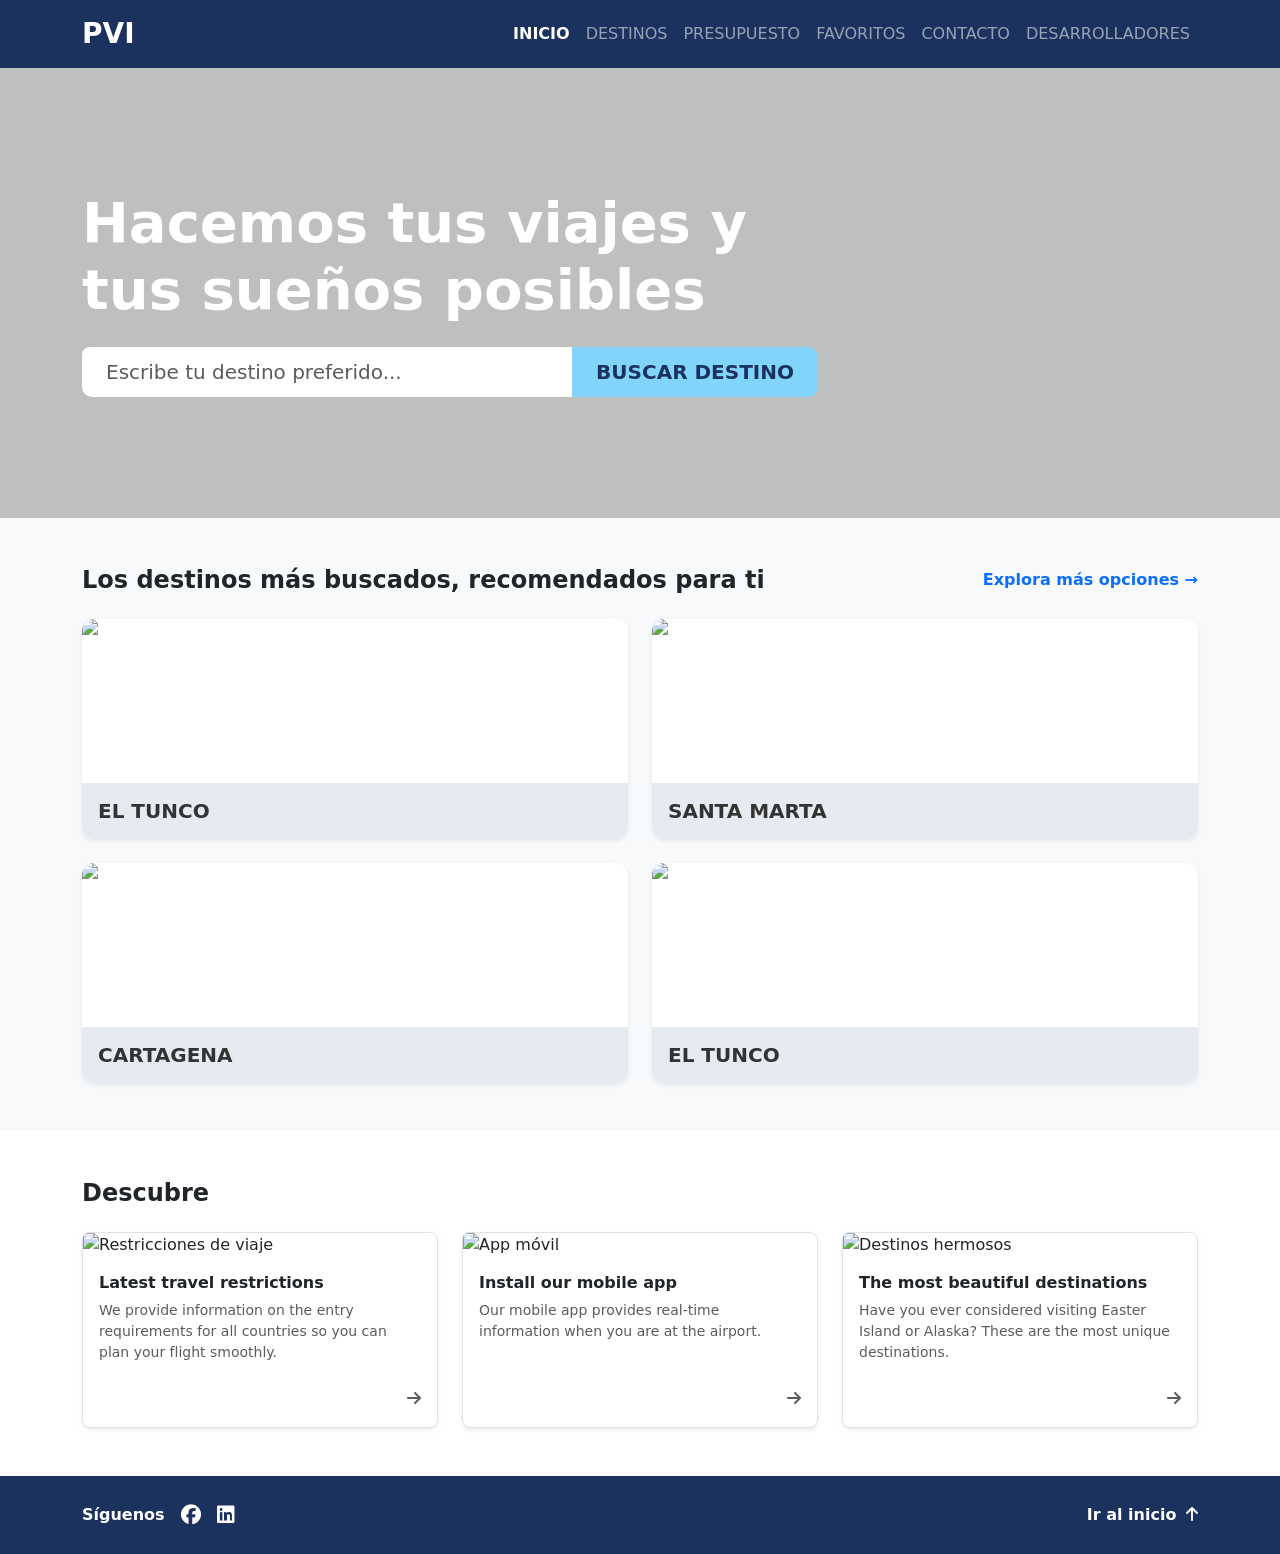
==== index.html @ 96a4886b "arreglo paginas conjuntas Creación de paginas faltantes y de css" ====
<!DOCTYPE html>
<html lang="es">
<head>
  <meta charset="UTF-8">
  <meta name="viewport" content="width=device-width, initial-scale=1.0">
  <title>PVI.com - Inicio</title>
  <!-- Bootstrap 5 CSS -->
  <link href="https://cdn.jsdelivr.net/npm/bootstrap@5.3.0/dist/css/bootstrap.min.css" rel="stylesheet">
  <!-- FontAwesome para íconos -->
  <link rel="stylesheet" href="https://cdnjs.cloudflare.com/ajax/libs/font-awesome/6.4.0/css/all.min.css">
  <!-- Estilos Personalizados -->
  <link rel="stylesheet" href="styles/styles.css">
</head>
<body>

  <!-- BARRA DE NAVEGACIÓN -->
  <nav class="navbar navbar-expand-lg navbar-dark bg-navy sticky-top">
    <div class="container">
      <a class="navbar-brand fw-bold fs-3" href="index.html">PVI</a>
      <button class="navbar-toggler" type="button" data-bs-toggle="collapse" data-bs-target="#navbarNav">
        <span class="navbar-toggler-icon"></span>
      </button>
      <div class="collapse navbar-collapse" id="navbarNav">
        <ul class="navbar-nav ms-auto text-uppercase">
          <li class="nav-item"><a class="nav-link active fw-semibold" href="index.html">Inicio</a></li>
          <li class="nav-item"><a class="nav-link" href="destinos.html">Destinos</a></li>
          <li class="nav-item"><a class="nav-link" href="presupuesto.html">Presupuesto</a></li>
          <li class="nav-item"><a class="nav-link" href="favoritos.html">Favoritos</a></li>
          <li class="nav-item"><a class="nav-link" href="contacto.html">Contacto</a></li>
          <li class="nav-item"><a class="nav-link" href="desarrolladores.html">Desarrolladores</a></li>
        </ul>
      </div>
    </div>
  </nav>

  <!-- HERO SECTION (BANNER PRINCIPAL) -->
  <header class="hero-section text-white d-flex align-items-center">
    <div class="overlay"></div>
    <div class="container position-relative text-center text-lg-start">
      <h1 class="display-4 fw-bold mb-4">Hacemos tus viajes y<br>tus sueños posibles</h1>
      
      <!-- Buscador -->
      <div class="row justify-content-center justify-content-lg-start">
        <div class="col-12 col-md-10 col-lg-8">
          <div class="input-group input-group-lg search-box">
            <input type="text" class="form-control rounded-pill-start border-0 px-4" placeholder="Escribe tu destino preferido...">
            <button class="btn btn-info text-navy fw-bold px-4 rounded-pill-end" type="button">BUSCAR DESTINO</button>
          </div>
        </div>
      </div>
    </div>
  </header>

  <!-- SECCIÓN: DESTINOS MÁS BUSCADOS -->
  <section class="py-5 bg-light">
    <div class="container">
      <div class="d-flex justify-content-between align-items-center mb-4">
        <h2 class="h4 fw-bold mb-0">Los destinos más buscados, recomendados para ti</h2>
        <a href="destinos.html" class="text-decoration-none fw-semibold text-primary">Explora más opciones &rarr;</a>
      </div>

      <div class="row g-4">
        <!-- Tarjeta 1: El Tunco -->
        <div class="col-12 col-md-6 col-lg-6">
          <div class="card destination-card border-0 shadow-sm text-white overflow-hidden">
            <img src="https://images.unsplash.com/photo-1507525428034-b723cf961d3e?auto=format&fit=crop&w=800&q=80" class="card-img" alt="El Tunco">
            <div class="card-img-overlay d-flex align-items-end p-0">
              <div class="card-footer-custom w-100 p-3">
                <h5 class="card-title mb-0 fw-bold">EL TUNCO</h5>
              </div>
            </div>
          </div>
        </div>

        <!-- Tarjeta 2: Santa Marta -->
        <div class="col-12 col-md-6 col-lg-6">
          <div class="card destination-card border-0 shadow-sm text-white overflow-hidden">
            <img src="https://images.unsplash.com/photo-1544551763-46a013bb70d5?auto=format&fit=crop&w=800&q=80" class="card-img" alt="Santa Marta">
            <div class="card-img-overlay d-flex align-items-end p-0">
              <div class="card-footer-custom w-100 p-3">
                <h5 class="card-title mb-0 fw-bold">SANTA MARTA</h5>
              </div>
            </div>
          </div>
        </div>

        <!-- Tarjeta 3: Cartagena -->
        <div class="col-12 col-md-6 col-lg-6">
          <div class="card destination-card border-0 shadow-sm text-white overflow-hidden">
            <img src="https://images.unsplash.com/photo-1583997051654-7fdfafc975b6?auto=format&fit=crop&w=800&q=80" class="card-img" alt="Cartagena">
            <div class="card-img-overlay d-flex align-items-end p-0">
              <div class="card-footer-custom w-100 p-3">
                <h5 class="card-title mb-0 fw-bold">CARTAGENA</h5>
              </div>
            </div>
          </div>
        </div>

        <!-- Tarjeta 4: El Tunco 2 -->
        <div class="col-12 col-md-6 col-lg-6">
          <div class="card destination-card border-0 shadow-sm text-white overflow-hidden">
            <img src="https://images.unsplash.com/photo-1507525428034-b723cf961d3e?auto=format&fit=crop&w=800&q=80" class="card-img" alt="El Tunco">
            <div class="card-img-overlay d-flex align-items-end p-0">
              <div class="card-footer-custom w-100 p-3">
                <h5 class="card-title mb-0 fw-bold">EL TUNCO</h5>
              </div>
            </div>
          </div>
        </div>
      </div>
    </div>
  </section>

  <!-- SECCIÓN: DESCUBRE -->
  <section class="py-5">
    <div class="container">
      <h2 class="h4 fw-bold mb-4">Descubre</h2>
      <div class="row g-4">
        <!-- Card 1 -->
        <div class="col-12 col-md-4">
          <div class="card h-100 border rounded-3 shadow-sm">
            <img src="https://images.unsplash.com/photo-1526778548025-fa2f459cd5c1?auto=format&fit=crop&w=500&q=80" class="card-img-top" alt="Restricciones de viaje">
            <div class="card-body">
              <h5 class="card-title fw-bold fs-6">Latest travel restrictions</h5>
              <p class="card-text text-muted small">We provide information on the entry requirements for all countries so you can plan your flight smoothly.</p>
            </div>
            <div class="card-footer bg-transparent border-0 text-end pe-3 pb-3">
              <i class="fa-solid fa-arrow-right text-muted"></i>
            </div>
          </div>
        </div>

        <!-- Card 2 -->
        <div class="col-12 col-md-4">
          <div class="card h-100 border rounded-3 shadow-sm">
            <img src="https://images.unsplash.com/photo-1512941937669-90a1b58e7e9c?auto=format&fit=crop&w=500&q=80" class="card-img-top" alt="App móvil">
            <div class="card-body">
              <h5 class="card-title fw-bold fs-6">Install our mobile app</h5>
              <p class="card-text text-muted small">Our mobile app provides real-time information when you are at the airport.</p>
            </div>
            <div class="card-footer bg-transparent border-0 text-end pe-3 pb-3">
              <i class="fa-solid fa-arrow-right text-muted"></i>
            </div>
          </div>
        </div>

        <!-- Card 3 -->
        <div class="col-12 col-md-4">
          <div class="card h-100 border rounded-3 shadow-sm">
            <img src="https://images.unsplash.com/photo-1469854523086-cc02fe5d8800?auto=format&fit=crop&w=500&q=80" class="card-img-top" alt="Destinos hermosos">
            <div class="card-body">
              <h5 class="card-title fw-bold fs-6">The most beautiful destinations</h5>
              <p class="card-text text-muted small">Have you ever considered visiting Easter Island or Alaska? These are the most unique destinations.</p>
            </div>
            <div class="card-footer bg-transparent border-0 text-end pe-3 pb-3">
              <i class="fa-solid fa-arrow-right text-muted"></i>
            </div>
          </div>
        </div>
      </div>
    </div>
  </section>

  <!-- FOOTER -->
  <footer class="bg-navy text-white py-4 mt-auto">
    <div class="container d-flex flex-column flex-md-row justify-content-between align-items-center gap-3">
      <div class="d-flex align-items-center gap-3">
        <span class="fw-semibold">Síguenos</span>
        <a href="#" class="text-white fs-5"><i class="fa-brands fa-facebook"></i></a>
        <a href="#" class="text-white fs-5"><i class="fa-brands fa-linkedin"></i></a>
      </div>
      <div>
        <a href="#" class="text-white text-decoration-none fw-semibold">Ir al inicio <i class="fa-solid fa-arrow-up ms-1"></i></a>
      </div>
    </div>
  </footer>

  <!-- Bootstrap JS Bundle -->
  <script src="https://cdn.jsdelivr.net/npm/bootstrap@5.3.0/dist/js/bootstrap.bundle.min.js"></script>
</body>
</html>
---- styles/styles.css ----
/* Paleta de colores principal */
:root {
  --navy-blue: #1b325f;
  --light-blue: #b3e5fc;
  --accent-blue: #81d4fa;
}

.bg-navy {
  background-color: var(--navy-blue) !important;
}

.text-navy {
  color: var(--navy-blue) !important;
}

/* Hero Section / Banner Principal */
.hero-section {
  position: relative;
  background-image: url('https://images.unsplash.com/photo-1436491865332-7a61a109cc05?auto=format&fit=crop&w=1600&q=80');
  background-size: cover;
  background-position: center;
  min-height: 450px;
}

.hero-section .overlay {
  position: absolute;
  top: 0;
  left: 0;
  width: 100%;
  height: 100%;
  background: rgba(0, 0, 0, 0.25);
}

/* Buscador personalizado */
.search-box .form-control {
  height: 50px;
}

.search-box .btn {
  background-color: var(--accent-blue);
  border: none;
}

.search-box .btn:hover {
  background-color: #4fc3f7;
}

/* Bordes redondeados para el buscador responsive */
@media (min-width: 576px) {
  .rounded-pill-start {
    border-top-left-radius: 10x !important;
    border-bottom-left-radius: 10px !important;
  }
  .rounded-pill-end {
    border-top-right-radius: 10px !important;
    border-bottom-right-radius: 10px !important;
  }
}

/* Tarjetas de destinos */
.destination-card {
  height: 220px;
  border-radius: 12px;
  position: relative;
}

.destination-card img {
  height: 100%;
  object-fit: cover;
}

.card-footer-custom {
  background: rgba(225, 232, 238, 0.85);
  color: #333;
  backdrop-filter: blur(2px);
}
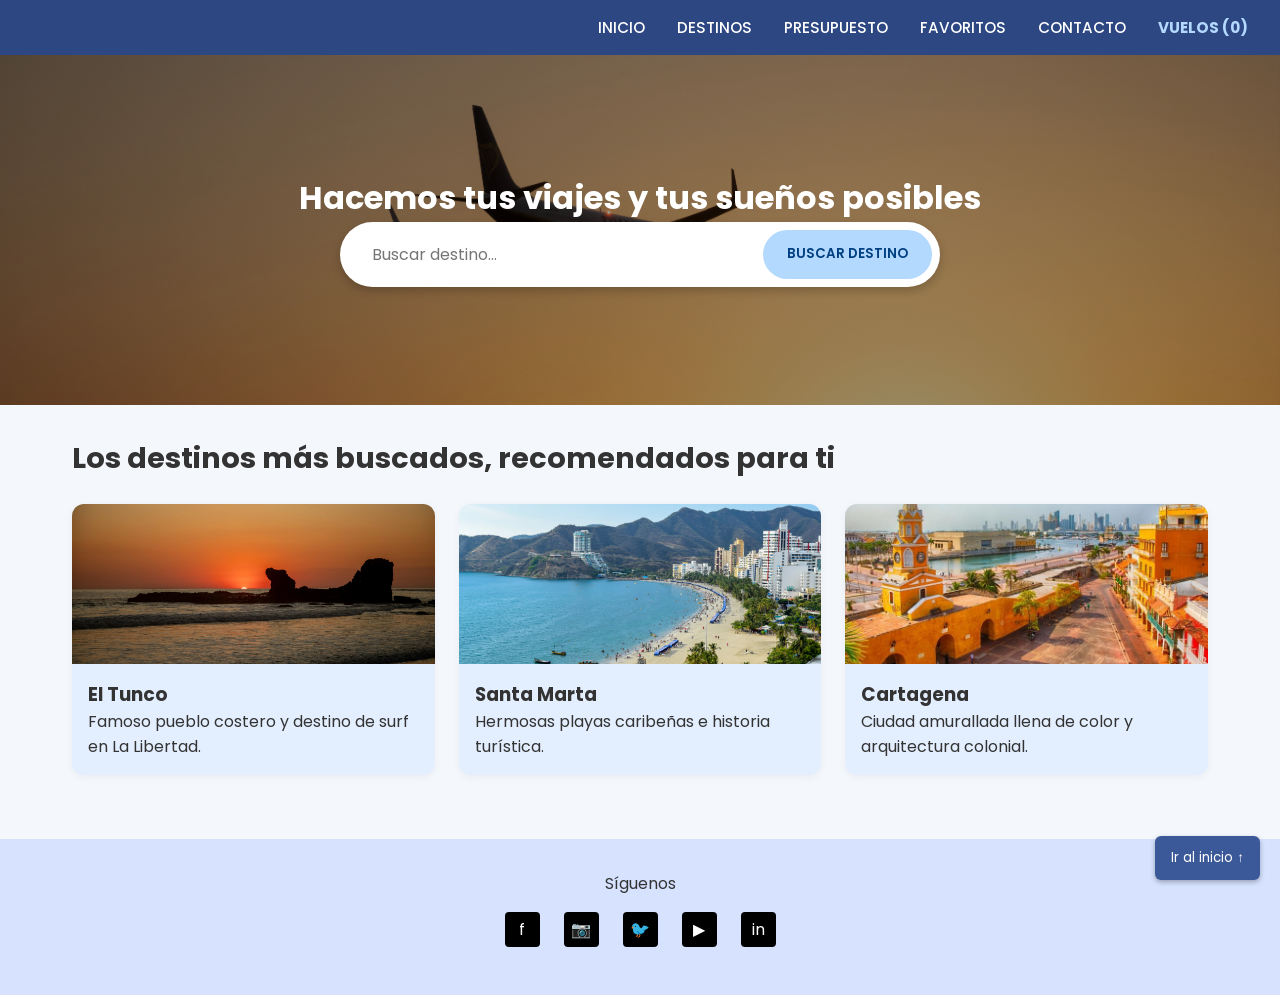
==== commit ec0363f8: "terminado" ====
--- a/index.html
+++ b/index.html
@@ -1,181 +1,87 @@
 <!DOCTYPE html>
 <html lang="es">
 <head>
-  <meta charset="UTF-8">
-  <meta name="viewport" content="width=device-width, initial-scale=1.0">
-  <title>PVI.com - Inicio</title>
-  <!-- Bootstrap 5 CSS -->
-  <link href="https://cdn.jsdelivr.net/npm/bootstrap@5.3.0/dist/css/bootstrap.min.css" rel="stylesheet">
-  <!-- FontAwesome para íconos -->
-  <link rel="stylesheet" href="https://cdnjs.cloudflare.com/ajax/libs/font-awesome/6.4.0/css/all.min.css">
-  <!-- Estilos Personalizados -->
-  <link rel="stylesheet" href="styles/styles.css">
+    <meta charset="UTF-8">
+    <meta name="viewport" content="width=device-width, initial-scale=1.0">
+    <title>PVI - Inicio</title>
+    <link rel="stylesheet" href="css/styles.css">
+    <link href="https://fonts.googleapis.com/css2?family=Poppins:wght@400;500;600&display=swap" rel="stylesheet">
 </head>
 <body>
+    <header>
+       <nav>
+            <a href="index.html">INICIO</a>
+            <a href="destinos.html">DESTINOS</a>
+            <a href="presupuesto.html">PRESUPUESTO</a>
+            <a href="favoritos.html">FAVORITOS</a>
+            <a href="contacto.html">CONTACTO</a>
+            <a href="#" id="open-flights-cart" style="font-weight: bold; color: #b3d9ff;">VUELOS (<span id="cart-counter">0</span>)</a>
+        </nav>
+    </header>
 
-  <!-- BARRA DE NAVEGACIÓN -->
-  <nav class="navbar navbar-expand-lg navbar-dark bg-navy sticky-top">
-    <div class="container">
-      <a class="navbar-brand fw-bold fs-3" href="index.html">PVI</a>
-      <button class="navbar-toggler" type="button" data-bs-toggle="collapse" data-bs-target="#navbarNav">
-        <span class="navbar-toggler-icon"></span>
-      </button>
-      <div class="collapse navbar-collapse" id="navbarNav">
-        <ul class="navbar-nav ms-auto text-uppercase">
-          <li class="nav-item"><a class="nav-link active fw-semibold" href="index.html">Inicio</a></li>
-          <li class="nav-item"><a class="nav-link" href="destinos.html">Destinos</a></li>
-          <li class="nav-item"><a class="nav-link" href="presupuesto.html">Presupuesto</a></li>
-          <li class="nav-item"><a class="nav-link" href="favoritos.html">Favoritos</a></li>
-          <li class="nav-item"><a class="nav-link" href="contacto.html">Contacto</a></li>
-          <li class="nav-item"><a class="nav-link" href="desarrolladores.html">Desarrolladores</a></li>
-        </ul>
-      </div>
+    <div class="hero-banner">
+        <h1>Hacemos tus viajes y tus sueños posibles</h1>
+        <div class="search-box">
+            <input type="text" id="global-search" placeholder="Buscar destino...">
+            <button id="search-btn">BUSCAR DESTINO</button>
+        </div>
     </div>
-  </nav>
 
-  <!-- HERO SECTION (BANNER PRINCIPAL) -->
-  <header class="hero-section text-white d-flex align-items-center">
-    <div class="overlay"></div>
-    <div class="container position-relative text-center text-lg-start">
-      <h1 class="display-4 fw-bold mb-4">Hacemos tus viajes y<br>tus sueños posibles</h1>
-      
-      <!-- Buscador -->
-      <div class="row justify-content-center justify-content-lg-start">
-        <div class="col-12 col-md-10 col-lg-8">
-          <div class="input-group input-group-lg search-box">
-            <input type="text" class="form-control rounded-pill-start border-0 px-4" placeholder="Escribe tu destino preferido...">
-            <button class="btn btn-info text-navy fw-bold px-4 rounded-pill-end" type="button">BUSCAR DESTINO</button>
-          </div>
+    <main>
+        <h2>Los destinos más buscados, recomendados para ti</h2>
+        <div class="cards-grid" id="recommended-container">
+            <!-- Se cargan dinámicamente o estáticas -->
+            <div class="card">
+                <img src="img/elsalvador/eltunco.jpg" alt="El Tunco">
+                <div class="card-body">
+                    <h3>El Tunco</h3>
+                    <p>Famoso pueblo costero y destino de surf en La Libertad.</p>
+                </div>
+            </div>
+            <div class="card">
+                <img src="img/santamarta.jpg" alt="Santa Marta">
+                <div class="card-body">
+                    <h3>Santa Marta</h3>
+                    <p>Hermosas playas caribeñas e historia turística.</p>
+                </div>
+            </div>
+            <div class="card">
+                <img src="img/colombia/cartagena.jpg" alt="Cartagena">
+                <div class="card-body">
+                    <h3>Cartagena</h3>
+                    <p>Ciudad amurallada llena de color y arquitectura colonial.</p>
+                </div>
+            </div>
         </div>
-      </div>
+    </main>
+
+    <!-- Menú Lateral Derecho de Vuelos Seleccionados -->
+<div id="flight-drawer" class="flight-drawer">
+    <div class="drawer-header">
+    <h3>Tu Vuelo Seleccionado</h3>
+    <button class="close-drawer-btn">&times;</button>
+</div>
+    <div class="drawer-body" id="drawer-content">
+        <p>No hay ningún vuelo seleccionado todavía.</p>
     </div>
-  </header>
+    <div class="drawer-footer" id="drawer-footer" style="display: none;">
+        <button id="confirm-purchase-btn" class="confirm-btn">Confirmar Compra</button>
+    </div>
+</div>
+<div id="drawer-overlay" class="drawer-overlay"></div>
 
-  <!-- SECCIÓN: DESTINOS MÁS BUSCADOS -->
-  <section class="py-5 bg-light">
-    <div class="container">
-      <div class="d-flex justify-content-between align-items-center mb-4">
-        <h2 class="h4 fw-bold mb-0">Los destinos más buscados, recomendados para ti</h2>
-        <a href="destinos.html" class="text-decoration-none fw-semibold text-primary">Explora más opciones &rarr;</a>
-      </div>
-
-      <div class="row g-4">
-        <!-- Tarjeta 1: El Tunco -->
-        <div class="col-12 col-md-6 col-lg-6">
-          <div class="card destination-card border-0 shadow-sm text-white overflow-hidden">
-            <img src="https://images.unsplash.com/photo-1507525428034-b723cf961d3e?auto=format&fit=crop&w=800&q=80" class="card-img" alt="El Tunco">
-            <div class="card-img-overlay d-flex align-items-end p-0">
-              <div class="card-footer-custom w-100 p-3">
-                <h5 class="card-title mb-0 fw-bold">EL TUNCO</h5>
-              </div>
-            </div>
-          </div>
+    <footer>
+        <p>Síguenos</p>
+        <div class="social-icons">
+            <a href="#">f</a>
+            <a href="#">📷</a>
+            <a href="#">🐦</a>
+            <a href="#">▶</a>
+            <a href="#">in</a>
         </div>
-
-        <!-- Tarjeta 2: Santa Marta -->
-        <div class="col-12 col-md-6 col-lg-6">
-          <div class="card destination-card border-0 shadow-sm text-white overflow-hidden">
-            <img src="https://images.unsplash.com/photo-1544551763-46a013bb70d5?auto=format&fit=crop&w=800&q=80" class="card-img" alt="Santa Marta">
-            <div class="card-img-overlay d-flex align-items-end p-0">
-              <div class="card-footer-custom w-100 p-3">
-                <h5 class="card-title mb-0 fw-bold">SANTA MARTA</h5>
-              </div>
-            </div>
-          </div>
-        </div>
-
-        <!-- Tarjeta 3: Cartagena -->
-        <div class="col-12 col-md-6 col-lg-6">
-          <div class="card destination-card border-0 shadow-sm text-white overflow-hidden">
-            <img src="https://images.unsplash.com/photo-1583997051654-7fdfafc975b6?auto=format&fit=crop&w=800&q=80" class="card-img" alt="Cartagena">
-            <div class="card-img-overlay d-flex align-items-end p-0">
-              <div class="card-footer-custom w-100 p-3">
-                <h5 class="card-title mb-0 fw-bold">CARTAGENA</h5>
-              </div>
-            </div>
-          </div>
-        </div>
-
-        <!-- Tarjeta 4: El Tunco 2 -->
-        <div class="col-12 col-md-6 col-lg-6">
-          <div class="card destination-card border-0 shadow-sm text-white overflow-hidden">
-            <img src="https://images.unsplash.com/photo-1507525428034-b723cf961d3e?auto=format&fit=crop&w=800&q=80" class="card-img" alt="El Tunco">
-            <div class="card-img-overlay d-flex align-items-end p-0">
-              <div class="card-footer-custom w-100 p-3">
-                <h5 class="card-title mb-0 fw-bold">EL TUNCO</h5>
-              </div>
-            </div>
-          </div>
-        </div>
-      </div>
-    </div>
-  </section>
-
-  <!-- SECCIÓN: DESCUBRE -->
-  <section class="py-5">
-    <div class="container">
-      <h2 class="h4 fw-bold mb-4">Descubre</h2>
-      <div class="row g-4">
-        <!-- Card 1 -->
-        <div class="col-12 col-md-4">
-          <div class="card h-100 border rounded-3 shadow-sm">
-            <img src="https://images.unsplash.com/photo-1526778548025-fa2f459cd5c1?auto=format&fit=crop&w=500&q=80" class="card-img-top" alt="Restricciones de viaje">
-            <div class="card-body">
-              <h5 class="card-title fw-bold fs-6">Latest travel restrictions</h5>
-              <p class="card-text text-muted small">We provide information on the entry requirements for all countries so you can plan your flight smoothly.</p>
-            </div>
-            <div class="card-footer bg-transparent border-0 text-end pe-3 pb-3">
-              <i class="fa-solid fa-arrow-right text-muted"></i>
-            </div>
-          </div>
-        </div>
-
-        <!-- Card 2 -->
-        <div class="col-12 col-md-4">
-          <div class="card h-100 border rounded-3 shadow-sm">
-            <img src="https://images.unsplash.com/photo-1512941937669-90a1b58e7e9c?auto=format&fit=crop&w=500&q=80" class="card-img-top" alt="App móvil">
-            <div class="card-body">
-              <h5 class="card-title fw-bold fs-6">Install our mobile app</h5>
-              <p class="card-text text-muted small">Our mobile app provides real-time information when you are at the airport.</p>
-            </div>
-            <div class="card-footer bg-transparent border-0 text-end pe-3 pb-3">
-              <i class="fa-solid fa-arrow-right text-muted"></i>
-            </div>
-          </div>
-        </div>
-
-        <!-- Card 3 -->
-        <div class="col-12 col-md-4">
-          <div class="card h-100 border rounded-3 shadow-sm">
-            <img src="https://images.unsplash.com/photo-1469854523086-cc02fe5d8800?auto=format&fit=crop&w=500&q=80" class="card-img-top" alt="Destinos hermosos">
-            <div class="card-body">
-              <h5 class="card-title fw-bold fs-6">The most beautiful destinations</h5>
-              <p class="card-text text-muted small">Have you ever considered visiting Easter Island or Alaska? These are the most unique destinations.</p>
-            </div>
-            <div class="card-footer bg-transparent border-0 text-end pe-3 pb-3">
-              <i class="fa-solid fa-arrow-right text-muted"></i>
-            </div>
-          </div>
-        </div>
-      </div>
-    </div>
-  </section>
-
-  <!-- FOOTER -->
-  <footer class="bg-navy text-white py-4 mt-auto">
-    <div class="container d-flex flex-column flex-md-row justify-content-between align-items-center gap-3">
-      <div class="d-flex align-items-center gap-3">
-        <span class="fw-semibold">Síguenos</span>
-        <a href="#" class="text-white fs-5"><i class="fa-brands fa-facebook"></i></a>
-        <a href="#" class="text-white fs-5"><i class="fa-brands fa-linkedin"></i></a>
-      </div>
-      <div>
-        <a href="#" class="text-white text-decoration-none fw-semibold">Ir al inicio <i class="fa-solid fa-arrow-up ms-1"></i></a>
-      </div>
-    </div>
-  </footer>
-
-  <!-- Bootstrap JS Bundle -->
-  <script src="https://cdn.jsdelivr.net/npm/bootstrap@5.3.0/dist/js/bootstrap.bundle.min.js"></script>
+        <button class="scroll-top" onclick="window.scrollTo({top: 0, behavior: 'smooth'});">Ir al inicio ↑</button>
+    </footer>
+    <script src="js/app.js"></script>
+    <script src="js/paises-data.js"></script>
 </body>
 </html>
--- a/css/styles.css
+++ b/css/styles.css
@@ -0,0 +1,322 @@
+:root {
+    --primary-color: #3b5998;
+    --secondary-color: #e3eeff;
+    --text-color: #333333;
+    --bg-light: #f4f7fc;
+    --white: #ffffff;
+}
+
+* {
+    margin: 0;
+    padding: 0;
+    box-sizing: border-box;
+    font-family: 'Poppins', 'Inter', sans-serif;
+}
+
+body {
+    background-color: var(--bg-light);
+    color: var(--text-color);
+    display: flex;
+    flex-direction: column;
+    min-height: 100vh;
+}
+
+/* Header & Navegación */
+header {
+    background-color: #2c4782;
+    padding: 1rem 2rem;
+}
+
+nav {
+    display: flex;
+    justify-content: flex-end;
+    gap: 2rem;
+}
+
+nav a {
+    color: var(--white);
+    text-decoration: none;
+    font-weight: 500;
+    font-size: 0.95rem;
+    transition: color 0.3s;
+}
+
+nav a:hover, nav a.active {
+    border-bottom: 2px solid var(--white);
+}
+
+/* Banner Principal y Buscador */
+.hero-banner {
+    background: linear-gradient(rgba(0,0,0,0.4), rgba(0,0,0,0.4)), url('../img/fondo.jpg') center/cover no-repeat;
+    height: 350px;
+    display: flex;
+    flex-direction: column;
+    justify-content: center;
+    align-items: center;
+    text-align: center;
+    color: var(--white);
+    padding: 1rem;
+}
+
+.search-box {
+    display: flex;
+    background: var(--white);
+    padding: 0.5rem;
+    border-radius: 50px;
+    width: 100%;
+    max-width: 600px;
+    box-shadow: 0 4px 10px rgba(0,0,0,0.2);
+}
+
+.search-box input {
+    flex: 1;
+    border: none;
+    padding: 0.75rem 1.5rem;
+    font-size: 1rem;
+    outline: none;
+    border-radius: 50px;
+}
+
+.search-box button {
+    background-color: #b3d9ff;
+    border: none;
+    padding: 0.75rem 1.5rem;
+    border-radius: 50px;
+    font-weight: 600;
+    cursor: pointer;
+    color: #004080;
+    transition: background 0.3s;
+}
+
+.search-box button:hover {
+    background-color: #80bfff;
+}
+
+/* Contenido Principal y Secciones */
+main {
+    flex: 1;
+    padding: 2rem;
+    max-width: 1200px;
+    margin: 0 auto;
+    width: 100%;
+}
+
+h2 {
+    margin-bottom: 1.5rem;
+    font-size: 1.8rem;
+}
+
+/* Grillas y Tarjetas */
+.cards-grid {
+    display: grid;
+    grid-template-columns: repeat(auto-fit, minmax(280px, 1fr));
+    gap: 1.5rem;
+    margin-bottom: 2rem;
+}
+
+.card {
+    background: var(--secondary-color);
+    border-radius: 12px;
+    overflow: hidden;
+    box-shadow: 0 2px 8px rgba(0,0,0,0.05);
+    display: flex;
+    flex-direction: column;
+}
+
+.card img {
+    width: 100%;
+    height: 160px;
+    object-fit: cover;
+}
+
+.card-body {
+    padding: 1rem;
+    display: flex;
+    flex-direction: column;
+    gap: 0.5r em;
+}
+
+.favorite-btn {
+    background: none;
+    border: none;
+    cursor: pointer;
+    color: #e74c3c;
+    font-size: 1.1rem;
+    display: flex;
+    align-items: center;
+    gap: 0.5rem;
+}
+
+/* Pie de Página */
+footer {
+    background-color: #d6e2fe;
+    padding: 2rem;
+    text-align: center;
+    margin-top: auto;
+}
+
+.social-icons {
+    display: flex;
+    justify-content: center;
+    gap: 1.5rem;
+    margin: 1rem 0;
+}
+
+.social-icons a {
+    background: #000;
+    color: #fff;
+    width: 35px;
+    height: 35px;
+    display: flex;
+    align-items: center;
+    justify-content: center;
+    border-radius: 4px;
+    text-decoration: none;
+}
+
+.scroll-top {
+    position: fixed;
+    bottom: 20px;
+    right: 20px;
+    background-color: #3b5998;
+    color: white;
+    border: none;
+    padding: 0.75rem 1rem;
+    border-radius: 6px;
+    cursor: pointer;
+    box-shadow: 0 2px 5px rgba(0,0,0,0.3);
+}
+
+/* Vista Destinos (Grid de dos columnas) */
+.destinos-layout {
+    display: grid;
+    grid-template-columns: 350px 1fr;
+    gap: 2rem;
+}
+
+@media(max-width: 768px) {
+    .destinos-layout {
+        grid-template-columns: 1fr;
+    }
+    nav {
+        justify-content: center;
+        flex-wrap: wrap;
+        gap: 1rem;
+    }
+}
+
+.info-card, .weather-card {
+    background: var(--secondary-color);
+    padding: 1.5rem;
+    border-radius: 12px;
+    margin-bottom: 1.5rem;
+}
+
+/* Menú Lateral Derecho (Drawer) */
+.flight-drawer {
+    position: fixed;
+    top: 0;
+    right: -400px;
+    width: 380px;
+    height: 100%;
+    background: #ffffff;
+    box-shadow: -5px 0 15px rgba(0,0,0,0.2);
+    z-index: 2000;
+    transition: right 0.3s ease-in-out;
+    display: flex;
+    flex-direction: column;
+}
+
+.flight-drawer.open {
+    right: 0;
+}
+
+.drawer-header {
+    background: #2c4782;
+    color: white;
+    padding: 1.2rem;
+    display: flex;
+    justify-content: space-between;
+    align-items: center;
+}
+
+.close-drawer-btn {
+    background: none;
+    border: none;
+    color: white;
+    font-size: 1.8rem;
+    cursor: pointer;
+}
+
+.drawer-body {
+    padding: 1.5rem;
+    flex: 1;
+    overflow-y: auto;
+}
+
+.drawer-footer {
+    padding: 1rem 1.5rem;
+    background: #f4f7fc;
+    border-top: 1px solid #ddd;
+}
+
+.confirm-btn {
+    width: 100%;
+    background: #27ae60;
+    color: white;
+    border: none;
+    padding: 0.9rem;
+    border-radius: 8px;
+    font-weight: 600;
+    font-size: 1rem;
+    cursor: pointer;
+    transition: background 0.3s;
+}
+
+.confirm-btn:hover {
+    background: #219653;
+}
+
+.drawer-overlay {
+    position: fixed;
+    top: 0;
+    left: 0;
+    width: 100%;
+    height: 100%;
+    background: rgba(0,0,0,0.4);
+    z-index: 1500;
+    display: none;
+}
+
+.drawer-overlay.active {
+    display: block;
+}
+
+/* Animación del Cheque Verde de Compra Exitosa */
+.success-container {
+    text-align: center;
+    padding: 2rem 1rem;
+}
+
+.success-checkmark {
+    width: 80px;
+    height: 80px;
+    margin: 0 auto 1.5rem auto;
+    border-radius: 50%;
+    background: #27ae60;
+    display: flex;
+    align-items: center;
+    justify-content: center;
+    animation: scaleUp 0.4s ease-in-out;
+}
+
+.success-checkmark span {
+    color: white;
+    font-size: 2.5rem;
+}
+
+@keyframes scaleUp {
+    0% { transform: scale(0); }
+    80% { transform: scale(1.1); }
+    100% { transform: scale(1); }
+}
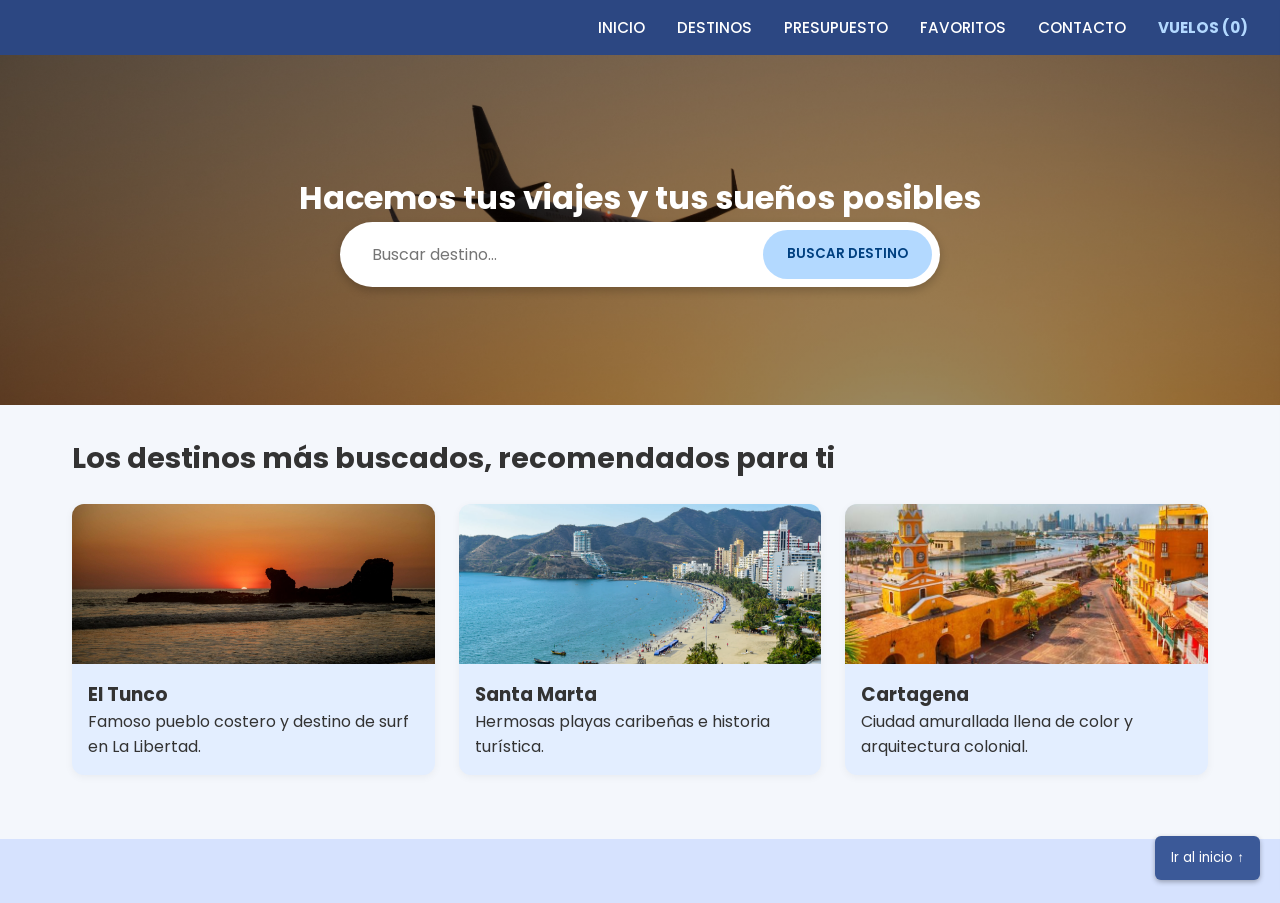
==== commit f22d672d: "actualización" ====
--- a/index.html
+++ b/index.html
@@ -71,14 +71,7 @@
 <div id="drawer-overlay" class="drawer-overlay"></div>
 
     <footer>
-        <p>Síguenos</p>
-        <div class="social-icons">
-            <a href="#">f</a>
-            <a href="#">📷</a>
-            <a href="#">🐦</a>
-            <a href="#">▶</a>
-            <a href="#">in</a>
-        </div>
+        
         <button class="scroll-top" onclick="window.scrollTo({top: 0, behavior: 'smooth'});">Ir al inicio ↑</button>
     </footer>
     <script src="js/app.js"></script>
